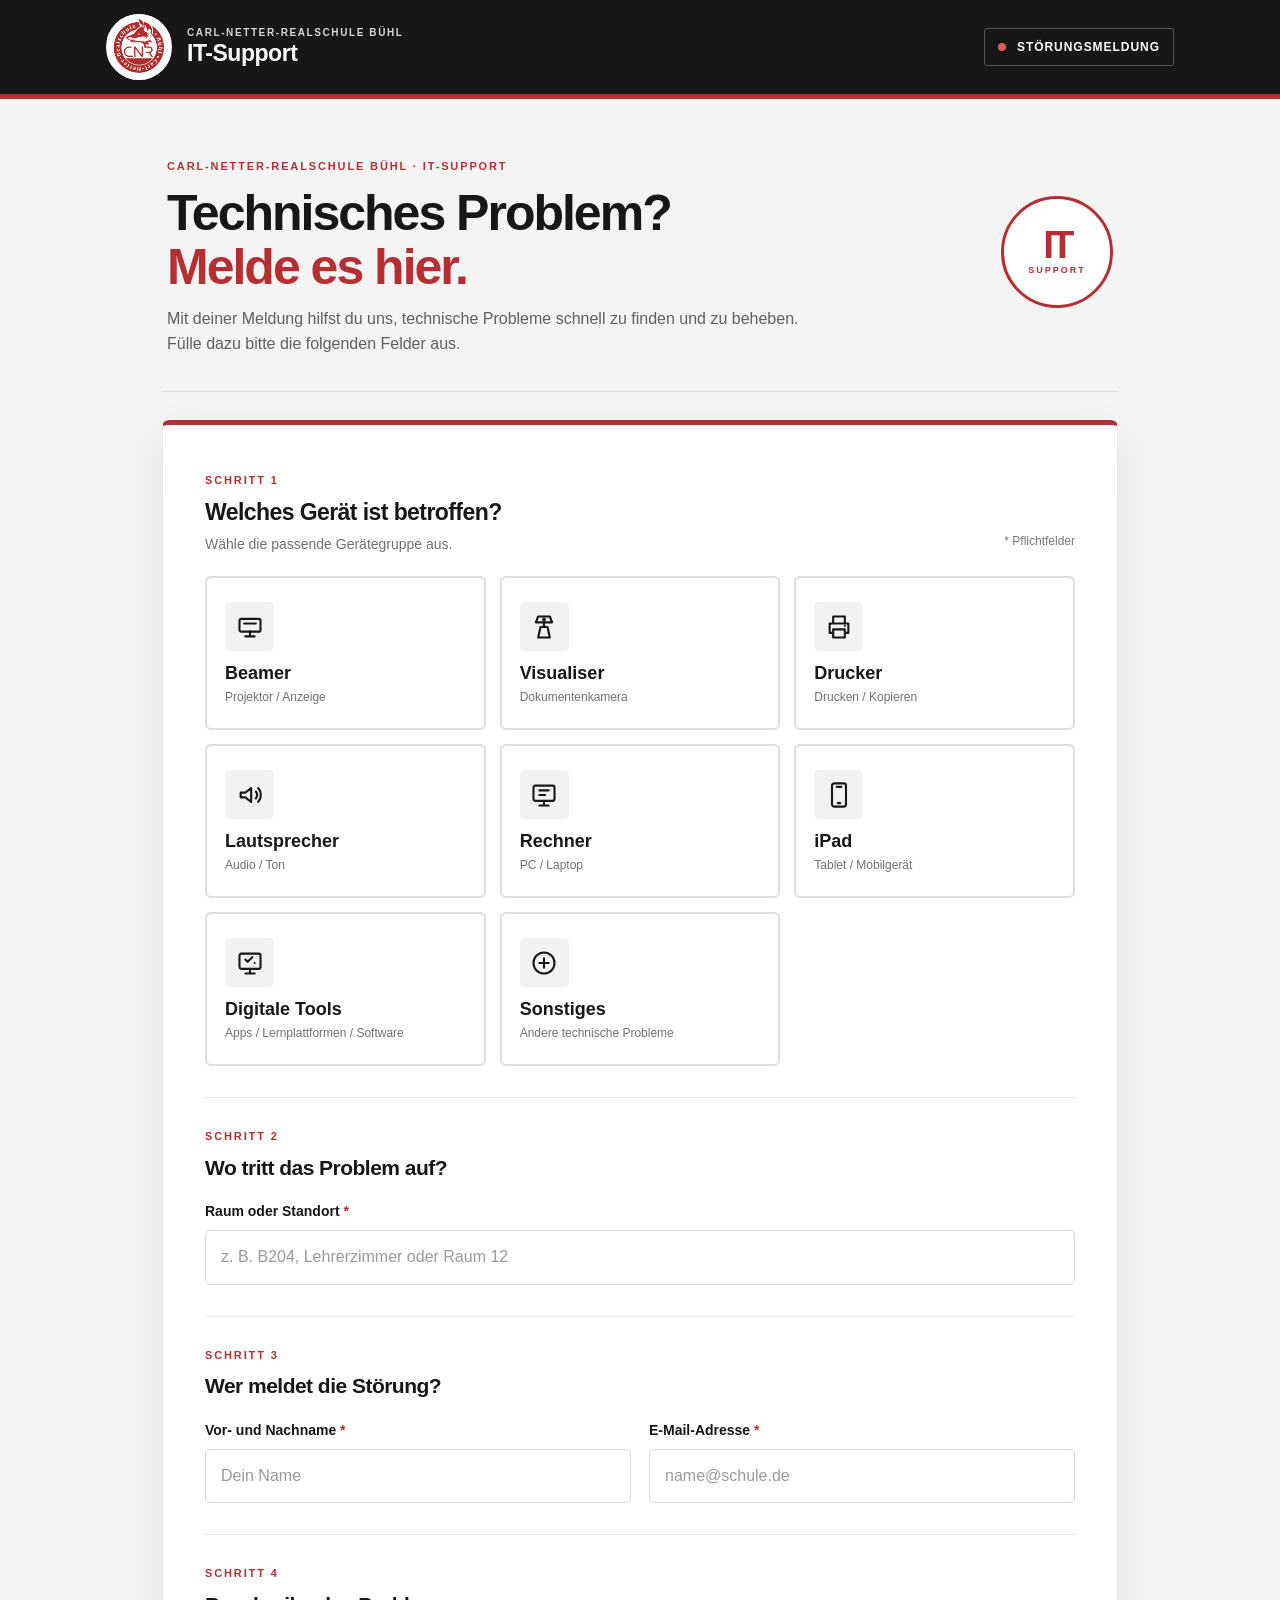
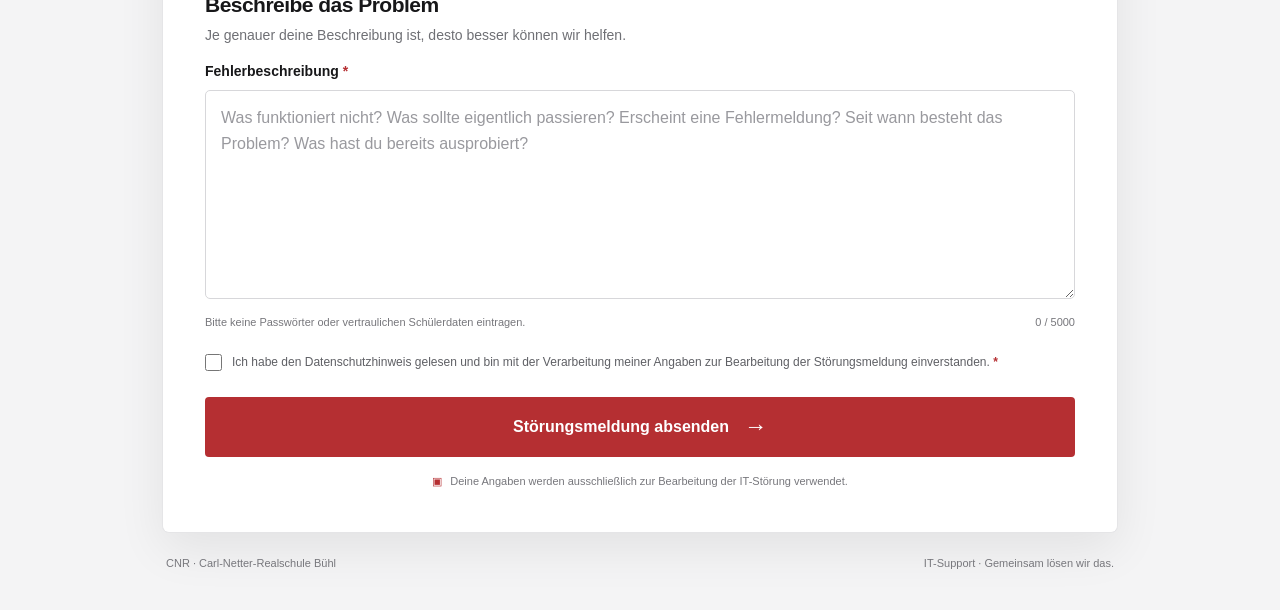
==== index.html @ f59ace0f "Add files via upload" ====
<!doctype html>
<html lang="de">
<head>
  <meta charset="utf-8">
  <meta name="viewport" content="width=device-width, initial-scale=1">
  <meta name="theme-color" content="#a92d32">
  <meta name="description" content="IT-Störung an der CNR melden">
  <title>CNR · IT-Support</title>
  <link rel="stylesheet" href="style.css">
</head>
<body>
  <header class="topbar">
    <div class="topbar-inner">
      <img class="brand-logo" src="assets/cnr-logo.jpg" alt="CNR Carl-Netter-Realschule Bühl – Logo">
      <div class="brand-copy">
        <span class="brand-kicker">CARL-NETTER-REALSCHULE BÜHL</span>
        <strong>IT-Support</strong>
      </div>
      <div class="topbar-tag"><span class="status-dot"></span> Störungsmeldung</div>
    </div>
  </header>

  <main class="page">
    <section class="hero">
      <div class="hero-copy">
        <p class="eyebrow">CARL-NETTER-REALSCHULE BÜHL · IT-SUPPORT</p>
        <h1>Technisches Problem?<br><em>Melde es hier.</em></h1>
        <p class="hero-lead">Mit deiner Meldung hilfst du uns, technische Probleme schnell zu finden und zu beheben. Fülle dazu bitte die folgenden Felder aus.</p>
      </div>
      <div class="hero-mark" aria-hidden="true"><span>IT</span><small>SUPPORT</small></div>
    </section>

    <section class="form-card">
      <div class="card-heading">
        <div>
          <span class="step-label">SCHRITT 1</span>
          <h2>Welches Gerät ist betroffen?</h2>
          <p>Wähle die passende Gerätegruppe aus.</p>
        </div>
        <span class="required-note">* Pflichtfelder</span>
      </div>
      <form id="ticketForm">
        <fieldset class="device-grid" aria-label="Gerätegruppe">
          <label class="device-tile"><input type="radio" name="category" value="Beamer" required><span class="tile-icon"><svg viewBox="0 0 24 24" aria-hidden="true"><rect x="3" y="5" width="18" height="11" rx="1.5"/><path d="M8 20h8M12 16v4M7 9h10"/></svg></span><span class="tile-name">Beamer</span><span class="tile-hint">Projektor / Anzeige</span><span class="tile-check">✓</span></label>
          <label class="device-tile"><input type="radio" name="category" value="Visualiser"><span class="tile-icon"><svg viewBox="0 0 24 24" aria-hidden="true"><path d="M7 3h10l2 5H5l2-5Z"/><path d="M12 8v4m-5 9h10M9 12h6l2 9H7l2-9Z"/><circle cx="12" cy="5.5" r=".8"/></svg></span><span class="tile-name">Visualiser</span><span class="tile-hint">Dokumentenkamera</span><span class="tile-check">✓</span></label>
          <label class="device-tile"><input type="radio" name="category" value="Drucker"><span class="tile-icon"><svg viewBox="0 0 24 24" aria-hidden="true"><path d="M7 8V3h10v5M6 17H4V9h16v8h-2"/><path d="M7 14h10v7H7zM17 11h.01"/></svg></span><span class="tile-name">Drucker</span><span class="tile-hint">Drucken / Kopieren</span><span class="tile-check">✓</span></label>
          <label class="device-tile"><input type="radio" name="category" value="Lautsprecher"><span class="tile-icon"><svg viewBox="0 0 24 24" aria-hidden="true"><path d="M4 10v4h4l5 4V6l-5 4H4Z"/><path d="M17 9a5 5 0 0 1 0 6M19 6a9 9 0 0 1 0 12"/></svg></span><span class="tile-name">Lautsprecher</span><span class="tile-hint">Audio / Ton</span><span class="tile-check">✓</span></label>
          <label class="device-tile"><input type="radio" name="category" value="Rechner"><span class="tile-icon"><svg viewBox="0 0 24 24" aria-hidden="true"><rect x="3" y="4" width="18" height="13" rx="1.5"/><path d="M8 21h8M12 17v4M8 8h8M8 12h5"/></svg></span><span class="tile-name">Rechner</span><span class="tile-hint">PC / Laptop</span><span class="tile-check">✓</span></label>
          <label class="device-tile"><input type="radio" name="category" value="iPad"><span class="tile-icon"><svg viewBox="0 0 24 24" aria-hidden="true"><rect x="6" y="2" width="12" height="20" rx="2"/><path d="M10 5h4M11 19h2"/></svg></span><span class="tile-name">iPad</span><span class="tile-hint">Tablet / Mobilgerät</span><span class="tile-check">✓</span></label>

          <label class="device-tile">
            <input type="radio" name="category" value="Digitale Tools">
            <span class="tile-icon"><svg viewBox="0 0 24 24" aria-hidden="true"><rect x="3" y="4" width="18" height="13" rx="1.5"/><path d="M8 21h8M12 17v4M8 9l2 2 4-4M16 12h.01"/></svg></span>
            <span class="tile-name">Digitale Tools</span><span class="tile-hint">Apps / Lernplattformen / Software</span><span class="tile-check">✓</span>
          </label>
          <label class="device-tile">
            <input type="radio" name="category" value="Sonstiges">
            <span class="tile-icon"><svg viewBox="0 0 24 24" aria-hidden="true"><circle cx="12" cy="12" r="9"/><path d="M12 8v8M8 12h8"/></svg></span>
            <span class="tile-name">Sonstiges</span><span class="tile-hint">Andere technische Probleme</span><span class="tile-check">✓</span>
          </label>
        </fieldset>

        <div class="section-divider"></div>
        <div class="card-heading compact">
          <div><span class="step-label">SCHRITT 2</span><h2>Wo tritt das Problem auf?</h2></div>
        </div>
        <div class="field">
          <label for="room">Raum oder Standort <b>*</b></label>
          <input id="room" name="room" type="text" maxlength="80" placeholder="z. B. B204, Lehrerzimmer oder Raum 12" required>
        </div>

        <div class="section-divider"></div>
        <div class="card-heading compact">
          <div><span class="step-label">SCHRITT 3</span><h2>Wer meldet die Störung?</h2></div>
        </div>
        <div class="field-grid">
          <div class="field">
            <label for="reporter">Vor- und Nachname <b>*</b></label>
            <input id="reporter" name="reporter" type="text" maxlength="120" placeholder="Dein Name" autocomplete="name" required>
          </div>
          <div class="field">
            <label for="email">E-Mail-Adresse <b>*</b></label>
            <input id="email" name="email" type="email" maxlength="190" placeholder="name@schule.de" autocomplete="email" required>
          </div>
        </div>

        <div class="section-divider"></div>
        <div class="card-heading compact">
          <div><span class="step-label">SCHRITT 4</span><h2>Beschreibe das Problem</h2><p>Je genauer deine Beschreibung ist, desto besser können wir helfen.</p></div>
        </div>
        <div class="field">
          <label for="description">Fehlerbeschreibung <b>*</b></label>
          <textarea id="description" name="description" minlength="8" maxlength="5000" rows="7" placeholder="Was funktioniert nicht? Was sollte eigentlich passieren? Erscheint eine Fehlermeldung? Seit wann besteht das Problem? Was hast du bereits ausprobiert?" required></textarea>
          <div class="field-bottom"><small>Bitte keine Passwörter oder vertraulichen Schülerdaten eintragen.</small><small id="counter">0 / 5000</small></div>
        </div>

        <div class="trap" aria-hidden="true"><label for="website">Nicht ausfüllen</label><input id="website" name="website" tabindex="-1" autocomplete="off"></div>
        <label class="privacy-check"><input id="privacy" type="checkbox" required><span>Ich habe den Datenschutzhinweis gelesen und bin mit der Verarbeitung meiner Angaben zur Bearbeitung der Störungsmeldung einverstanden. <b>*</b></span></label>

        <div class="submit-area">
          <button id="submitBtn" type="submit"><span>Störungsmeldung absenden</span><b aria-hidden="true">→</b></button>
          <p id="status" class="status" role="status" aria-live="polite"></p>
          <p class="secure-note"><span>▣</span> Deine Angaben werden ausschließlich zur Bearbeitung der IT-Störung verwendet.</p>
        </div>
      </form>
    </section>
    <footer><span>CNR · Carl-Netter-Realschule Bühl</span><span>IT-Support · Gemeinsam lösen wir das.</span></footer>
  </main>
  <script src="config.js"></script>
  <script src="app.js"></script>
</body>
</html>
---- style.css ----
*{box-sizing:border-box}
:root{--red:#b52f32;--red-dark:#922326;--red-pale:#fbf1f1;--black:#171719;--ink:#252528;--muted:#6f7075;--line:#e2e2e4;--white:#fff;--shadow:0 16px 48px rgba(0,0,0,.075)}
html{scroll-behavior:smooth}body{margin:0;background:#f4f4f5;color:var(--ink);font-family:"Arial","Helvetica Neue",sans-serif;font-size:16px;line-height:1.55}
.topbar{background:var(--black);color:#fff;border-bottom:5px solid var(--red)}.topbar-inner{max-width:1120px;margin:auto;padding:14px 26px;display:flex;align-items:center;gap:15px}
.brand-logo{width:66px;height:66px;object-fit:contain;border-radius:50%;background:#fff}.brand-copy{display:flex;flex-direction:column;line-height:1.3}.brand-kicker{font-size:10px;font-weight:800;letter-spacing:.16em;color:#d8d8da}.brand-copy strong{font-size:23px;color:#fff;font-weight:800;letter-spacing:-.02em}
.topbar-tag{margin-left:auto;color:#fff;font-size:12px;font-weight:700;border:1px solid #555;border-radius:3px;padding:9px 13px;text-transform:uppercase;letter-spacing:.08em}.status-dot{display:inline-block;width:8px;height:8px;border-radius:50%;background:#e35a5e;margin-right:7px}
.page{max-width:1000px;margin:0 auto;padding:0 22px 38px}.hero{display:flex;align-items:center;justify-content:space-between;gap:25px;padding:48px 5px 34px;border-bottom:1px solid #dedee0;margin-bottom:28px}
.eyebrow,.step-label{color:var(--red);font-size:11px;font-weight:800;letter-spacing:.17em;text-transform:uppercase}h1{font-size:clamp(34px,5vw,50px);line-height:1.08;letter-spacing:-.04em;margin:9px 0 13px;font-weight:850;color:var(--black)}h1 em{font-style:normal;color:var(--red)}.hero-lead{max-width:640px;color:#5f6065;margin:0;font-size:16px}
.hero-mark{width:112px;height:112px;flex:0 0 112px;border-radius:50%;border:3px solid var(--red);color:var(--red);display:flex;flex-direction:column;align-items:center;justify-content:center;background:#fff}.hero-mark span{font-size:39px;line-height:1;font-weight:900;letter-spacing:-.09em}.hero-mark small{font-size:9px;letter-spacing:.22em;font-weight:900}
.form-card{background:#fff;border:1px solid #e5e5e7;border-top:5px solid var(--red);border-radius:7px;box-shadow:var(--shadow);padding:clamp(22px,4.2vw,42px)}
.card-heading{display:flex;align-items:flex-end;justify-content:space-between;gap:16px;margin-bottom:20px}.card-heading h2{font-size:23px;letter-spacing:-.025em;margin:4px 0 2px;font-weight:850;color:var(--black)}.card-heading p{margin:3px 0 0;color:var(--muted);font-size:14px}.required-note{font-size:12px;color:#777;padding-bottom:5px}.compact{margin-bottom:15px}.compact h2{font-size:21px}
.device-grid{display:grid;grid-template-columns:repeat(3,minmax(0,1fr));gap:14px;border:0;padding:0;margin:0}
.device-tile{position:relative;cursor:pointer;min-width:0;min-height:154px;border:2px solid #dedee1;border-radius:6px;background:#fff;padding:18px 18px 15px;display:flex;flex-direction:column;align-items:flex-start;justify-content:center;gap:3px;transition:border-color .16s,background .16s,transform .16s,box-shadow .16s}
.device-tile:hover{border-color:var(--red);box-shadow:0 7px 20px rgba(181,47,50,.09);transform:translateY(-2px)}.device-tile input{position:absolute;opacity:0;inset:0;pointer-events:none}.device-tile:has(input:checked){border:2px solid var(--red);background:var(--red-pale);box-shadow:inset 0 0 0 1px var(--red)}.device-tile:has(input:focus-visible){outline:3px solid #e7bfc0;outline-offset:3px}
.tile-icon{width:49px;height:49px;border-radius:5px;background:#f2f2f3;color:var(--black);display:grid;place-items:center;margin-bottom:8px;transition:.15s}.tile-icon svg{width:28px;height:28px;stroke:currentColor;fill:none;stroke-width:1.8;stroke-linecap:round;stroke-linejoin:round}.device-tile:has(input:checked) .tile-icon{background:var(--red);color:#fff}
.tile-name{font-size:18px;font-weight:850;color:var(--black);line-height:1.25}.tile-hint{font-size:12px;color:var(--muted)}.tile-check{position:absolute;right:13px;top:13px;width:23px;height:23px;border-radius:50%;display:grid;place-items:center;background:var(--red);color:#fff;font-size:13px;font-weight:900;opacity:0;transform:scale(.8);transition:.15s}.device-tile:has(input:checked) .tile-check{opacity:1;transform:scale(1)}
.section-divider{height:1px;background:#e6e6e8;margin:31px 0 25px}.field{min-width:0}.field label{display:block;font-size:14px;font-weight:800;color:var(--black);margin-bottom:7px}.field label b,.privacy-check b{color:var(--red)}
.field input,.field textarea{width:100%;border:1.5px solid #d7d7da;border-radius:5px;padding:14px 15px;font:inherit;color:var(--ink);background:#fff;transition:border-color .15s,box-shadow .15s}.field input{min-height:54px}.field textarea{min-height:185px;resize:vertical;line-height:1.6}.field input::placeholder,.field textarea::placeholder{color:#99999e}.field input:focus,.field textarea:focus{outline:0;border-color:var(--red);box-shadow:0 0 0 4px rgba(181,47,50,.10)}
.field-grid{display:grid;grid-template-columns:1fr 1fr;gap:18px}.field-bottom{display:flex;justify-content:space-between;gap:12px;margin-top:7px}.field-bottom small{font-size:11px;color:#77777c}
.privacy-check{display:flex;align-items:flex-start;gap:10px;margin:22px 0 0;font-size:12px;color:#5f6065;cursor:pointer}.privacy-check input{accent-color:var(--red);width:17px;height:17px;flex:0 0 auto;margin:1px 0 0}
.submit-area{margin-top:25px}button{width:100%;border:0;border-radius:4px;min-height:60px;background:var(--red);color:#fff;font:800 16px Arial,sans-serif;padding:15px 19px;display:flex;align-items:center;justify-content:center;gap:15px;cursor:pointer;transition:background .15s,transform .15s}button:hover{background:var(--red-dark);transform:translateY(-1px)}button:focus-visible{outline:3px solid #dba7a9;outline-offset:3px}button:disabled{opacity:.65;cursor:wait;transform:none}button b{font-size:23px;font-weight:500}
.status{font-size:14px;font-weight:700;margin:12px 0 0}.status:empty{display:none}.status.error{color:#a3242b}.status.ok{color:#18744f}.secure-note{font-size:11px;color:#77777c;text-align:center;margin:16px 0 0}.secure-note span{color:var(--red);margin-right:5px}.trap{position:absolute;left:-10000px;width:1px;height:1px;overflow:hidden}
footer{display:flex;justify-content:space-between;gap:15px;color:#77777c;font-size:11px;padding:22px 4px 0}.success-panel{text-align:center;padding:15px 0 8px}.success-icon{margin:0 auto 15px;width:58px;height:58px;border-radius:50%;background:#edf6f0;color:#208253;display:grid;place-items:center;font-size:28px;font-weight:800}.success-panel h2{font-size:25px;margin:0 0 8px;color:var(--black)}.ticket-number{font-size:30px;color:var(--red);font-weight:900;letter-spacing:.04em;margin:6px 0 14px}.success-panel p{color:#67616a}.success-panel button{margin-top:25px}button.secondary{margin-top:10px;background:#fff;color:var(--red);border:1px solid var(--red)}button.secondary:hover{background:var(--red-pale)}.demo-ticket{text-align:left;border:1px solid var(--line);border-left:4px solid var(--red);border-radius:4px;padding:14px;margin:12px 0}.demo-ticket strong,.demo-ticket span{display:block}.demo-ticket span{font-size:12px;color:var(--muted)}.demo-ticket p{font-size:14px;margin-bottom:0;white-space:pre-wrap}
@media(max-width:700px){.topbar-inner{padding:12px 17px}.brand-logo{width:55px;height:55px}.brand-copy strong{font-size:20px}.brand-kicker{font-size:8px}.topbar-tag{font-size:10px;padding:8px}.page{padding:0 13px 25px}.hero{padding:34px 3px 25px}.hero-mark{width:78px;height:78px;flex-basis:78px}.hero-mark span{font-size:28px}.hero-mark small{font-size:7px}.hero-lead{font-size:14px}.form-card{border-radius:6px;padding:21px 17px}.device-grid{grid-template-columns:repeat(2,minmax(0,1fr));gap:10px}.device-tile{min-height:139px;padding:14px}.field-grid{grid-template-columns:1fr;gap:0}.card-heading h2{font-size:20px}}
@media(max-width:390px){.topbar-tag{font-size:0;padding:9px}.status-dot{margin:0}.hero-mark{display:none}.hero h1{font-size:36px}.required-note{font-size:10px}.field-bottom{flex-direction:column;gap:2px}.device-tile{min-height:130px}.tile-name{font-size:16px}}
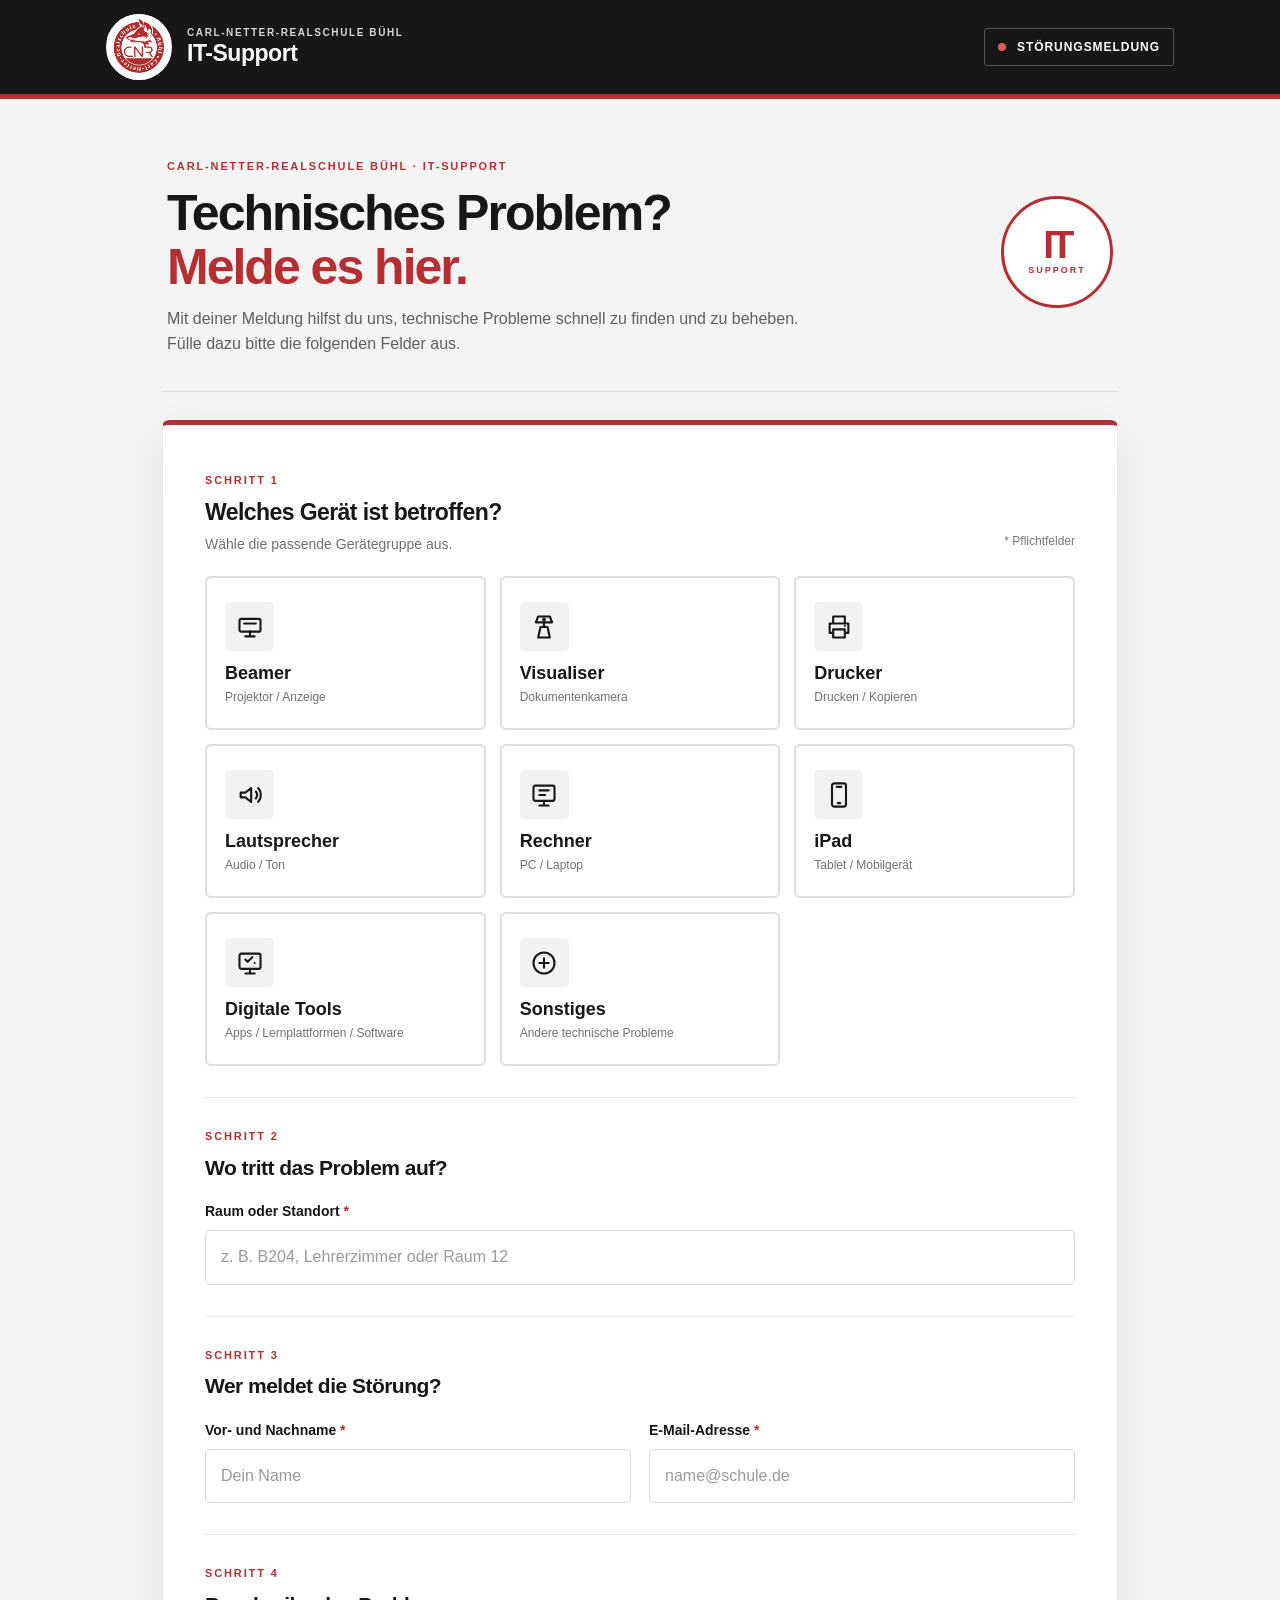
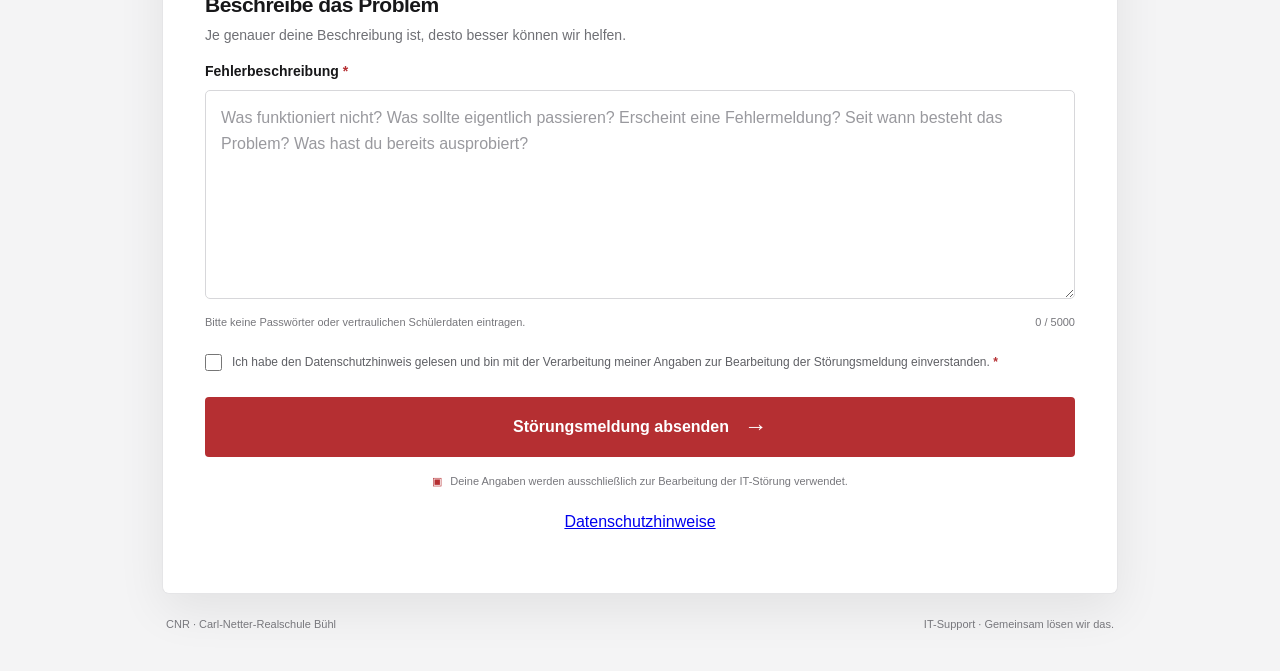
==== commit 5b8147ec: "Add link to privacy notice in index.html" ====
--- a/index.html
+++ b/index.html
@@ -103,6 +103,11 @@
           <p class="secure-note"><span>▣</span> Deine Angaben werden ausschließlich zur Bearbeitung der IT-Störung verwendet.</p>
         </div>
       </form>
+      <p style="text-align:center; margin-top:20px;">
+  <a href="/it-ticket/Datenschutz/index.html" target="_blank" rel="noopener">
+    Datenschutzhinweise
+  </a>
+</p>
     </section>
     <footer><span>CNR · Carl-Netter-Realschule Bühl</span><span>IT-Support · Gemeinsam lösen wir das.</span></footer>
   </main>
